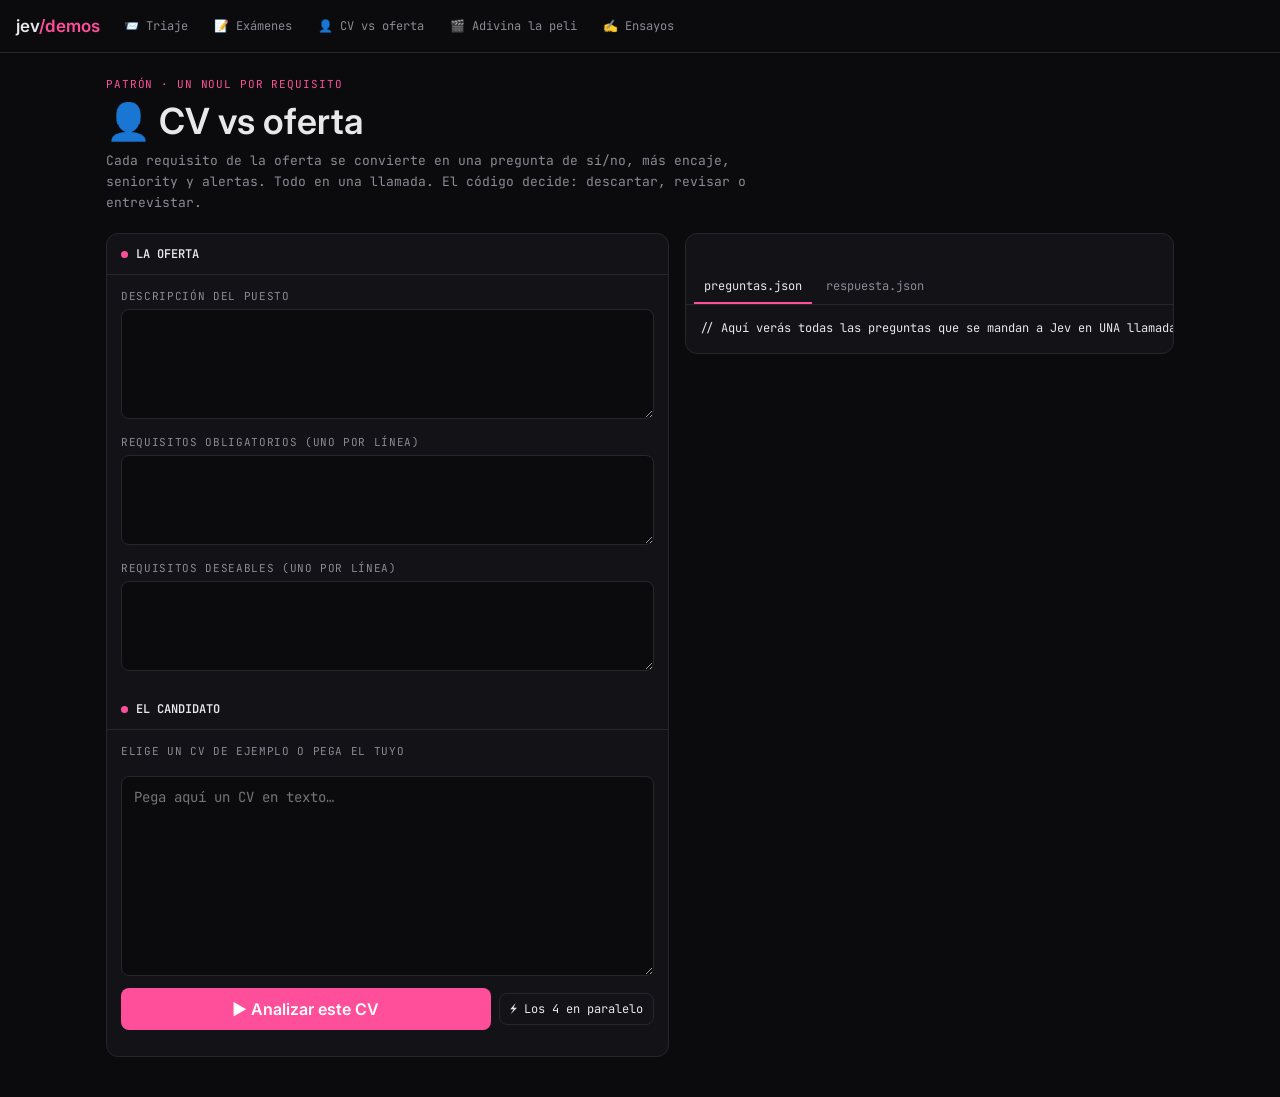
==== static/cv.html @ accff4ed "Cuatro demos nuevas: exámenes, CV vs oferta, adivina la película y ensayos Cada demo hace una sola l" ====
<!doctype html>
<html lang="es">
<head>
<meta charset="utf-8">
<meta name="viewport" content="width=device-width,initial-scale=1,viewport-fit=cover">
<title>CV vs oferta · Jev</title>
<link href="https://fonts.googleapis.com/css2?family=JetBrains+Mono:wght@400;600&family=Inter:wght@400;600&display=swap" rel="stylesheet">
<link rel="stylesheet" href="/static/style.css">
<style>
  .req { display: grid; grid-template-columns: 22px 1fr auto; gap: 6px; align-items: start; font-size: 13px; line-height: 1.4; }
  .req small { font-family: var(--mono); color: var(--muted); }
</style>
</head>
<body>
<header></header>
<main>
  <div class="eyebrow">Patrón · Un Noul por requisito</div>
  <h1>👤 CV vs oferta</h1>
  <p class="lead">Cada requisito de la oferta se convierte en una pregunta de sí/no, más encaje, seniority y alertas. Todo en una llamada. El código decide: descartar, revisar o entrevistar.</p>

  <div class="grid">
    <section class="panel">
      <div class="panel-head"><span><span class="dot"></span>LA OFERTA</span></div>
      <div class="panel-body">
        <div><label>Descripción del puesto</label><textarea id="oferta" style="min-height:110px"></textarea></div>
        <div><label>Requisitos obligatorios (uno por línea)</label><textarea id="obligatorios"></textarea></div>
        <div><label>Requisitos deseables (uno por línea)</label><textarea id="deseables"></textarea></div>
      </div>
      <div class="panel-head"><span><span class="dot"></span>EL CANDIDATO</span></div>
      <div class="panel-body">
        <div><label>Elige un CV de ejemplo o pega el tuyo</label><div class="chips" id="cvs"></div></div>
        <textarea id="cv" style="min-height:200px" placeholder="Pega aquí un CV en texto…"></textarea>
        <div class="fila">
          <button class="primary" id="analizar" style="flex:1">▶ Analizar este CV</button>
          <button class="ghost" id="todos">⚡ Los 4 en paralelo</button>
        </div>
        <div id="resultados" style="display:grid;gap:10px"></div>
      </div>
    </section>
    <section id="json"></section>
  </div>
</main>
<script src="/static/comun.js"></script>
<script>
const panel = panelJSON($("#json"));
let ejemplos = null;
const lineas = (id) => $(id).value.split("\n").map((s) => s.trim()).filter(Boolean);
const ALERTAS = { cambios_frecuentes: "cambia mucho de trabajo", otra_area: "viene de otra área", cv_descuidado: "CV descuidado" };
const SENIORITY = { junior: "Junior", semi_senior: "Semi-senior", senior: "Senior", lead: "Lead" };

function datos(cv) {
  return { oferta: $("#oferta").value, obligatorios: lineas("#obligatorios"), deseables: lineas("#deseables"), cv };
}

function tarjeta(nombre, r) {
  const card = el("div", "card");
  card.style.display = "grid"; card.style.gap = "10px";
  const cab = el("div", "fila");
  cab.style.justifyContent = "space-between";
  const cls = r.veredicto[0];
  const num = el("div", "big " + cls, r.puntaje);
  num.append(el("span", "muted", "/100"));
  cab.append(el("b", null, nombre), num);

  const tags = el("div", "tags");
  tags.append(tag("encaje", r.encaje.nivel.split(":")[0]), tag("nivel", `${SENIORITY[r.seniority.valor]} ${pct(r.seniority.probs[r.seniority.valor])}`));
  for (const [k, v] of Object.entries(r.alertas)) if (v >= 0.5) tags.append(tag("🚩", `${ALERTAS[k]} ${pct(v)}`, "bad"));

  const reqs = el("div");
  reqs.style.display = "grid"; reqs.style.gap = "6px";
  for (const q of r.requisitos) {
    const icono = q.prob >= 0.7 ? "✅" : q.prob <= 0.3 ? "❌" : "❓";
    const fila = el("div", "req");
    const txt = el("div", null, q.texto);
    txt.append(el("small", null, q.tipo === "obligatorio" ? " · obligatorio" : " · deseable"));
    fila.append(el("span", null, icono), txt, el("small", null, pct(q.prob)));
    reqs.append(fila);
  }
  card.append(cab, el("div", "decision " + cls, r.veredicto[1]), tags, reqs,
              barras([["confianza encaje", r.encaje.confianza], ["confianza nivel", r.seniority.confianza]]));
  card.onclick = () => { marcar(card); panel.mostrar(r.llamada, nombre); };
  return card;
}

async function correr(lista) {
  const res = $("#resultados");
  res.replaceChildren(el("div", "cargando", lista.length > 1 ? `Analizando ${lista.length} CVs a la vez…` : "Jev está leyendo el CV…"));
  $("#analizar").disabled = $("#todos").disabled = true;
  const inicio = performance.now();
  try {
    const rs = await Promise.all(lista.map((x) => api("/api/cv", datos(x.cv))));
    const ms = Math.round(performance.now() - inicio);
    const orden = rs.map((r, i) => [lista[i].nombre, r]).sort((a, b) => b[1].puntaje - a[1].puntaje);
    res.replaceChildren(metricas({ llamadas: rs.length, preguntas: rs.reduce((s, r) => s + r.llamada.preguntas, 0), ms }));
    if (orden.length > 1) res.append(el("div", "muted", "Ranking de mejor a peor:"));
    for (const [nombre, r] of orden) res.append(tarjeta(nombre, r));
    marcar(res.querySelector(".card"));
    panel.mostrar(orden[0][1].llamada, orden[0][0]);
    res.firstChild.scrollIntoView({ behavior: "smooth", block: "start" });
  } catch (e) {
    res.replaceChildren(el("div", "err", "Error: " + e.message));
  }
  $("#analizar").disabled = $("#todos").disabled = false;
}

$("#analizar").onclick = () => {
  const cv = $("#cv").value.trim();
  if (!cv) return alert("Pega un CV o elige uno de ejemplo");
  const chip = $("#cvs .chip.on");
  const nombre = chip && ejemplos.cvs.find((c) => c.nombre === chip.textContent)?.cv === cv ? chip.textContent : "Tu CV";
  correr([{ nombre, cv }]);
};
$("#todos").onclick = () => correr(ejemplos.cvs);

api("/api/ejemplos/cv").then((d) => {
  ejemplos = d;
  $("#oferta").value = d.oferta;
  $("#obligatorios").value = d.obligatorios.join("\n");
  $("#deseables").value = d.deseables.join("\n");
  for (const c of d.cvs) {
    const b = el("button", "chip", c.nombre);
    b.onclick = () => {
      $("#cvs").querySelectorAll(".chip").forEach((x) => x.classList.toggle("on", x === b));
      $("#cv").value = c.cv;
    };
    $("#cvs").append(b);
  }
  const libre = el("button", "chip", "✏️ Pegar el mío");
  libre.onclick = () => { $("#cvs").querySelectorAll(".chip").forEach((x) => x.classList.toggle("on", x === libre)); $("#cv").value = ""; $("#cv").focus(); };
  $("#cvs").append(libre);
  $("#cvs .chip").click();
});
</script>
</body>
</html>
---- static/style.css ----
:root {
  --bg: #0b0b0e; --panel: #121217; --panel-2: #17171d; --line: #26262e;
  --text: #e8e8ec; --muted: #8b8b96; --accent: #ff4f9a; --accent-2: #b84dff;
  --green: #3ddc97; --amber: #ffb547; --red: #ff5c6c; --blue: #5aa9ff;
  --mono: "JetBrains Mono", ui-monospace, monospace; --sans: Inter, system-ui, sans-serif;
}
* { box-sizing: border-box; }
html, body { margin: 0; background: var(--bg); color: var(--text); font-family: var(--sans); }
body { min-height: 100dvh; }

/* Menú */
header { display: flex; align-items: center; gap: 14px; padding: 12px 16px; border-bottom: 1px solid var(--line); overflow-x: auto; scrollbar-width: none; }
header::-webkit-scrollbar { display: none; }
.logo { font-weight: 600; font-size: 17px; white-space: nowrap; color: var(--text); text-decoration: none; }
.logo span { color: var(--accent); }
nav { display: flex; gap: 6px; }
nav a { font-family: var(--mono); font-size: 12px; padding: 6px 10px; border-radius: 99px; color: var(--muted); text-decoration: none; white-space: nowrap; }
nav a.on { background: var(--accent); color: #fff; }

main { max-width: 1100px; margin: 0 auto; padding: 24px 16px 40px; }
.eyebrow { font-family: var(--mono); font-size: 11px; letter-spacing: .08em; color: var(--accent); text-transform: uppercase; }
h1 { margin: 8px 0; font-size: clamp(26px, 6vw, 36px); font-weight: 600; }
.lead { font-family: var(--mono); font-size: 13px; line-height: 1.6; color: var(--muted); max-width: 680px; margin: 0 0 20px; }

.grid { display: grid; grid-template-columns: 1.15fr 1fr; gap: 16px; align-items: start; }
@media (max-width: 820px) { .grid { grid-template-columns: 1fr; } }
.panel { background: var(--panel); border: 1px solid var(--line); border-radius: 12px; display: flex; flex-direction: column; min-width: 0; }
.panel-head { display: flex; align-items: center; justify-content: space-between; gap: 8px; padding: 12px 14px; border-bottom: 1px solid var(--line); font-family: var(--mono); font-size: 12px; font-weight: 600; }
.panel-body { padding: 14px; display: flex; flex-direction: column; gap: 12px; }
.dot { display: inline-block; width: 7px; height: 7px; border-radius: 50%; background: var(--accent); margin-right: 8px; }

/* Formularios */
button { font: inherit; cursor: pointer; }
.ghost { font-family: var(--mono); font-size: 12px; background: transparent; color: var(--text); border: 1px solid var(--line); border-radius: 8px; padding: 7px 10px; }
.ghost:disabled, .primary:disabled { opacity: .5; cursor: default; }
.primary { background: var(--accent); color: #fff; border: 0; border-radius: 8px; padding: 11px 16px; font-weight: 600; }
.fila { display: flex; gap: 8px; flex-wrap: wrap; align-items: center; }
label { font-family: var(--mono); font-size: 11px; color: var(--muted); text-transform: uppercase; letter-spacing: .06em; display: block; margin-bottom: 6px; }
input, textarea { width: 100%; font-family: var(--mono); font-size: 16px; color: var(--text); background: var(--bg); border: 1px solid var(--line); border-radius: 8px; padding: 10px 12px; }
textarea { resize: vertical; min-height: 90px; line-height: 1.45; font-size: 14px; }
input:focus, textarea:focus { outline: none; border-color: var(--accent); }
.chips { display: flex; flex-wrap: wrap; gap: 6px; }
.chip { font-family: var(--mono); font-size: 12px; padding: 6px 10px; border-radius: 99px; background: var(--panel-2); border: 1px solid var(--line); color: var(--text); }
.chip.on { border-color: var(--accent); color: var(--accent); }
details { background: var(--panel-2); border: 1px solid var(--line); border-radius: 10px; padding: 10px 12px; }
details > summary { cursor: pointer; font-size: 14px; font-weight: 600; }
details[open] > summary { margin-bottom: 10px; }

/* Resultados */
.card { background: var(--panel-2); border: 1px solid var(--line); border-radius: 10px; padding: 12px; cursor: pointer; }
.card.sel { border-color: var(--accent); }
.txt { font-size: 14px; line-height: 1.45; overflow-wrap: anywhere; }
.tags { display: flex; flex-wrap: wrap; gap: 6px; }
.tag { font-family: var(--mono); font-size: 11px; padding: 3px 8px; border-radius: 6px; background: #1f1f27; border: 1px solid var(--line); white-space: nowrap; }
.tag b { font-weight: 600; }
.tag.ok { border-color: #1f5c43; } .tag.warn { border-color: #6b4d1c; } .tag.bad { border-color: #6b2630; }
.decision { font-family: var(--mono); font-size: 13px; }
.ok { color: var(--green); } .warn { color: var(--amber); } .bad { color: var(--red); } .muted { color: var(--muted); }
.bars { display: grid; grid-template-columns: minmax(0, auto) 1fr auto; gap: 5px 8px; align-items: center; font-family: var(--mono); font-size: 11px; color: var(--muted); }
.bars > span:first-child, .bars > span:nth-child(3n+1) { overflow: hidden; text-overflow: ellipsis; white-space: nowrap; max-width: 55vw; }
.bar { height: 6px; background: #22222b; border-radius: 3px; overflow: hidden; min-width: 40px; }
.bar i { display: block; height: 100%; background: linear-gradient(90deg, var(--accent-2), var(--accent)); transition: width .4s; }
.big { font-size: 34px; font-weight: 600; line-height: 1; }
.cargando { font-family: var(--mono); font-size: 12px; color: var(--muted); }
.err { color: var(--red); font-family: var(--mono); font-size: 12px; }
.metricas { font-family: var(--mono); font-size: 12px; color: var(--green); background: #10231b; border: 1px solid #1f5c43; border-radius: 8px; padding: 8px 10px; }
.vacio { font-family: var(--mono); font-size: 12px; color: var(--muted); line-height: 1.6; }
ul.lista { margin: 0; padding-left: 18px; font-size: 13px; line-height: 1.5; }

/* Panel de código */
.tabs { display: flex; gap: 4px; padding: 8px 8px 0; border-bottom: 1px solid var(--line); }
.tab { font-family: var(--mono); font-size: 12px; color: var(--muted); background: none; border: 0; padding: 8px 10px; border-bottom: 2px solid transparent; }
.tab.on { color: var(--text); border-color: var(--accent); }
pre { margin: 0; padding: 14px; font-family: var(--mono); font-size: 12px; line-height: 1.6; overflow: auto; max-height: 70dvh; white-space: pre; }
.k { color: var(--accent); } .s { color: var(--green); } .c { color: var(--muted); } .f { color: var(--blue); }
@media (min-width: 821px) { .sticky { position: sticky; top: 16px; } }
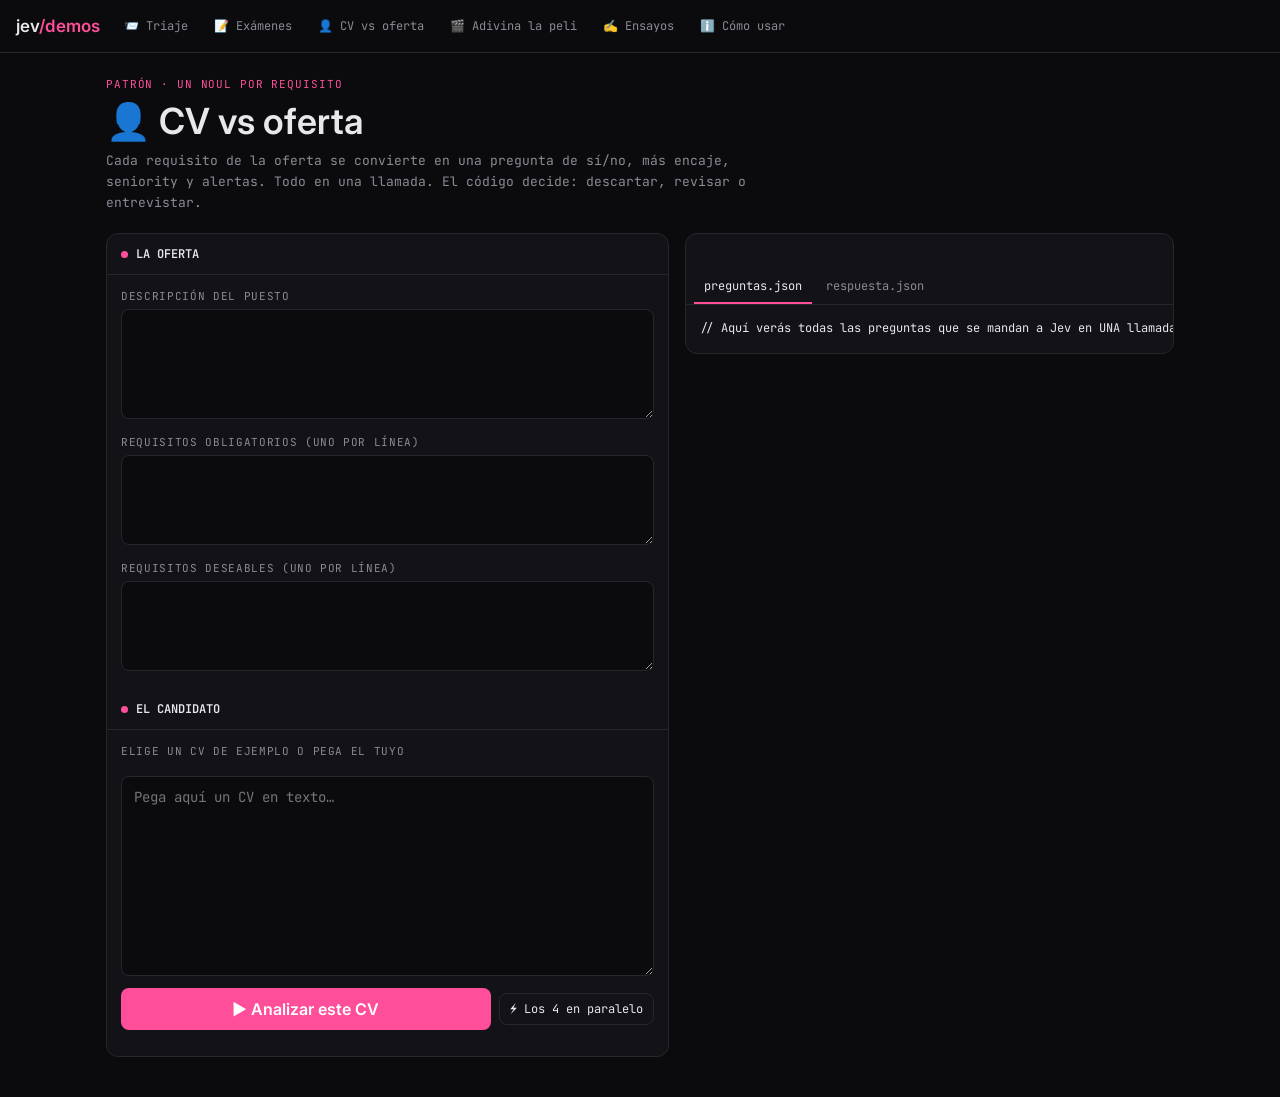
==== commit 7cc8337c: "Guía de uso, botón de compartir y contador de uso y costo Página /ayuda con instrucciones sencillas " ====
--- a/static/cv.html
+++ b/static/cv.html
@@ -91,7 +91,8 @@
     const rs = await Promise.all(lista.map((x) => api("/api/cv", datos(x.cv))));
     const ms = Math.round(performance.now() - inicio);
     const orden = rs.map((r, i) => [lista[i].nombre, r]).sort((a, b) => b[1].puntaje - a[1].puntaje);
-    res.replaceChildren(metricas({ llamadas: rs.length, preguntas: rs.reduce((s, r) => s + r.llamada.preguntas, 0), ms }));
+    const suma = (k) => rs.reduce((s, r) => s + r.llamada[k], 0);
+    res.replaceChildren(metricas({ llamadas: rs.length, preguntas: suma("preguntas"), tokens: suma("tokens"), costo: suma("costo"), ms }));
     if (orden.length > 1) res.append(el("div", "muted", "Ranking de mejor a peor:"));
     for (const [nombre, r] of orden) res.append(tarjeta(nombre, r));
     marcar(res.querySelector(".card"));
--- a/static/style.css
+++ b/static/style.css
@@ -74,3 +74,9 @@
 pre { margin: 0; padding: 14px; font-family: var(--mono); font-size: 12px; line-height: 1.6; overflow: auto; max-height: 70dvh; white-space: pre; }
 .k { color: var(--accent); } .s { color: var(--green); } .c { color: var(--muted); } .f { color: var(--blue); }
 @media (min-width: 821px) { .sticky { position: sticky; top: 16px; } }
+
+/* Ayuda */
+details.ayuda { border-color: var(--accent); margin: -6px 0 20px; }
+details.ayuda summary { color: var(--accent); }
+a { color: var(--accent); }
+.fila > a { font-family: var(--mono); font-size: 12px; }
